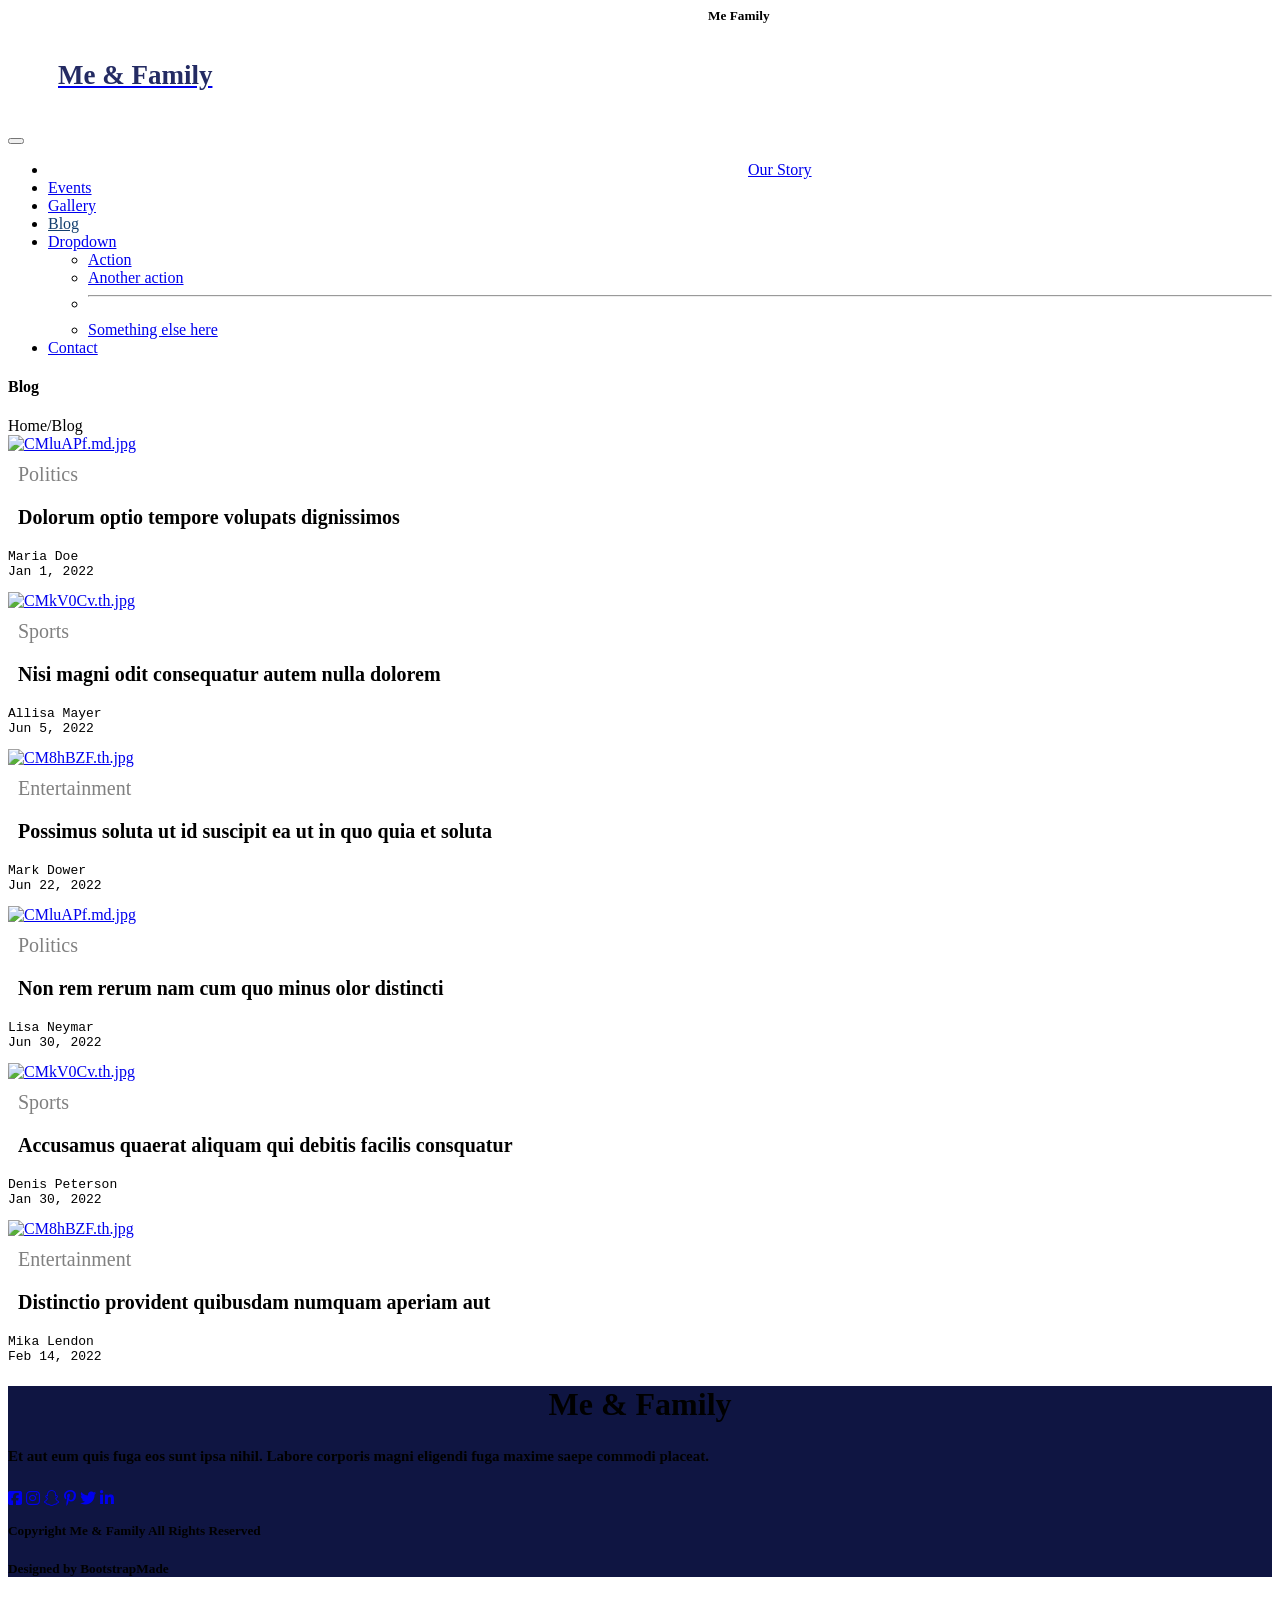
==== blog.html @ a45b49cd "Add files via upload" ====
<!DOCTYPE html>
<html lang="en">

<head>
  <link rel="stylesheet" href="boot starp/bootstrap.css">
  <meta charset="UTF-8">
  <link rel="stylesheet" href="https://cdnjs.cloudflare.com/ajax/libs/font-awesome/6.7.2/css/all.min.css">
  <meta name="viewport" content="width=device-width, initial-scale=1.0">
  <title>Me Family</title>
  <link rel="stylesheet" href="blog.css">
</head>

<body>
  <div class="header">
    <div>
      <h5 class="me" style="margin-left: 700px; margin-top: 7px;">Me Family</h5>
    </div>
  </div>
  <div class="nav-bar">
    <nav class="navbar navbar-expand-lg bg-body-tertiary">
      <div class="container-fluid">
        <a class="navbar-brand" href="#">
          <h4 style="color: rgb(36, 43, 99); font-size: 27px; margin-left: 50px;"><b>Me & Family</b></h4>
        </a>
        <button class="navbar-toggler" type="button" data-bs-toggle="collapse" data-bs-target="#navbarSupportedContent"
          aria-controls="navbarSupportedContent" aria-expanded="false" aria-label="Toggle navigation">
          <span class="navbar-toggler-icon"></span>
        </button>
        <div class="collapse navbar-collapse" id="navbarSupportedContent">
          <ul class="navbar-nav me-auto mb-2 mb-lg-0">
            <li class="nav-item">
              <a class="nav-link" href="#" style="margin-left: 700px;">Our Story</a>
            </li>
            <li class="nav-item">
              <a class="nav-link" href="#">Events</a>
            </li>
            <li class="nav-item3">
              <a class="nav-link" href="#">Gallery</a>
            </li>
            <li class="nav-item4">
              <a class="nav-link" href="#" style="color: rgb(20, 63, 111);">Blog</a>
            </li>
            <li class="nav-item dropdown5">
              <a class="nav-link dropdown-toggle" href="#" role="button" data-bs-toggle="dropdown"
                aria-expanded="false">
                Dropdown
              </a>
              <ul class="dropdown-menu">
                <li><a class="dropdown-item" href="#">Action</a></li>
                <li><a class="dropdown-item" href="#">Another action</a></li>
                <li>
                  <hr class="dropdown-divider">
                </li>
                <li><a class="dropdown-item" href="#">Something else here</a></li>
              </ul>
            </li>
            <li class="nav-item">
              <a class="nav-link" href="#">Contact</a>
            </li>
        </div>
      </div>
    </nav>
  </div>
  <div class="nav-blog">
    <h4 class="bl1">Blog</h4>
    <div class="bl2">Home/Blog</div>
  </div>
  <div class="cards1">
    <div class="card1">
      <div class="card" style="border-radius: 20px;">
        <a href="https://freeimage.host/i/CMluAPf"><img src="https://iili.io/CMluAPf.md.jpg" alt="CMluAPf.md.jpg"
            border="0"></a>
        <p class="card-title" style="margin-top: 10px; margin-left: 10px;color: gray; font-size: 20px;">Politics</p>
        <h3 class="card-text" style="font-size: 20px; margin-left: 10px;"> Dolorum optio tempore volupats dignissimos
        </h3>
        <div class="author">
          <div class="ph1">
          </div>
          <div class="te-ph">
            <pre>Maria Doe
Jan 1, 2022</pre>
          </div>
        </div>
      </div>
    </div>
    <div class="card1">
      <div class="card" style="border-radius: 20px;">
        <a href="https://freeimage.host/i/CMkV0Cv"><img src="https://iili.io/CMkV0Cv.th.jpg" alt="CMkV0Cv.th.jpg"
            border="0"></a>
        <p class="card-title" style="margin-top: 10px; margin-left: 10px;color: gray; font-size: 20px;">Sports</p>
        <h3 class="card-text" style="font-size: 20px; margin-left: 10px;"> Nisi magni odit consequatur autem nulla
          dolorem</h3>
        <div class="author">
          <div class="ph2">
          </div>
          <div class="te-ph">
            <pre>Allisa Mayer
Jun 5, 2022</pre>
          </div>
        </div>
      </div>
    </div>
    <div class="card1">
      <div class="card" style="border-radius: 20px;">
        <a href="https://freeimage.host/i/CM8hBZF"><img src="https://iili.io/CM8hBZF.th.jpg" alt="CM8hBZF.th.jpg"
            border="0"></a>
        <p class="card-title" style="margin-top: 10px; margin-left: 10px;color: gray; font-size: 20px;">Entertainment
        </p>
        <h3 class="card-text" style="font-size: 20px; margin-left: 10px;">Possimus soluta ut id suscipit ea ut in quo
          quia et soluta </h3>
        <div class="author">
          <div class="ph3">
          </div>
          <div class="te-ph">
            <pre>Mark Dower
Jun 22, 2022</pre>
          </div>
        </div>
      </div>
    </div>
  </div>
  <div class="cards2">
    <div class="card1">
      <div class="card" style="border-radius: 20px;">
        <a href="https://freeimage.host/i/CMluAPf"><img src="https://iili.io/CMluAPf.md.jpg" alt="CMluAPf.md.jpg"
            border="0"></a>
        <p class="card-title" style="margin-top: 10px; margin-left: 10px;color: gray; font-size: 20px;">Politics</p>
        <h3 class="card-text" style="font-size: 20px; margin-left: 10px;"> Non rem rerum nam cum quo minus olor
          distincti</h3>
        <div class="author">
          <div class="ph4">
          </div>
          <div class="te-ph">
            <pre>Lisa Neymar
Jun 30, 2022</pre>
          </div>
        </div>
      </div>
    </div>
    <div class="card1">
      <div class="card" style="border-radius: 20px;">
        <a href="https://freeimage.host/i/CMkV0Cv"><img src="https://iili.io/CMkV0Cv.th.jpg" alt="CMkV0Cv.th.jpg"
            border="0"></a>
        <p class="card-title" style="margin-top: 10px; margin-left: 10px;color: gray; font-size: 20px;">Sports</p>
        <h3 class="card-text" style="font-size: 20px; margin-left: 10px;"> Accusamus quaerat aliquam qui debitis facilis
          consquatur</h3>
         <div class="author">
          <div class="ph5">
          </div>
          <div class="te-ph">
            <pre>Denis Peterson 
Jan 30, 2022</pre>
          </div>
        </div>
      </div>
    </div>
    <div class="card1">
      <div class="card" style="border-radius: 20px;">
        <a href="https://freeimage.host/i/CM8hBZF"><img src="https://iili.io/CM8hBZF.th.jpg" alt="CM8hBZF.th.jpg"
            border="0"></a>
        <p class="card-title" style="margin-top: 10px; margin-left: 10px;color: gray; font-size: 20px;">Entertainment
        </p>
        <h3 class="card-text" style="font-size: 20px; margin-left: 10px;">Distinctio provident quibusdam numquam aperiam
          aut</h3>
         <div class="author">
          <div class="ph6">
          </div>
          <div class="te-ph">
            <pre>Mika Lendon
Feb 14, 2022</pre>
          </div>
        </div>
      </div>
    </div>
  </div>
  <div class="footer">
    <footer class=" text-white text-center py-1" style="margin-top: 10px; background-color: rgb(15, 21, 66); ">
      <div class="container">
        <div>
          <h1 style="text-align: center;">Me & Family</h1>
          <h5 style="margin-bottom: 25px; font-size: 15px;">Et aut eum quis fuga eos sunt ipsa nihil. Labore corporis
            magni eligendi fuga
            maxime saepe commodi placeat.</h5>
          <a href="#" class="text-white mx-1"><i class="fab fa-facebook-square"></i></a>
          <a href="#" class="text-white mx-1"><i class="fab fa-instagram"></i></a>
          <a href="#" class="text-white mx-1"><i class="fab fa-snapchat"></i></a>
          <a href="#" class="text-white mx-1"><i class="fab fa-pinterest-p"></i></a>
          <a href="#" class="text-white mx-1"><i class="fab fa-twitter"></i></a>
          <a href="#" class="text-white mx-1"><i class="fab fa-linkedin-in"></i></a>
          <h5 style="margin-top: 15px; ">Copyright Me & Family All Rights Reserved</h5>
          <h5 style="margin-top: 15px; ">Designed by BootstrapMade</h5>
        </div>
      </div>
    </footer>
  </div>
</body>

</html>
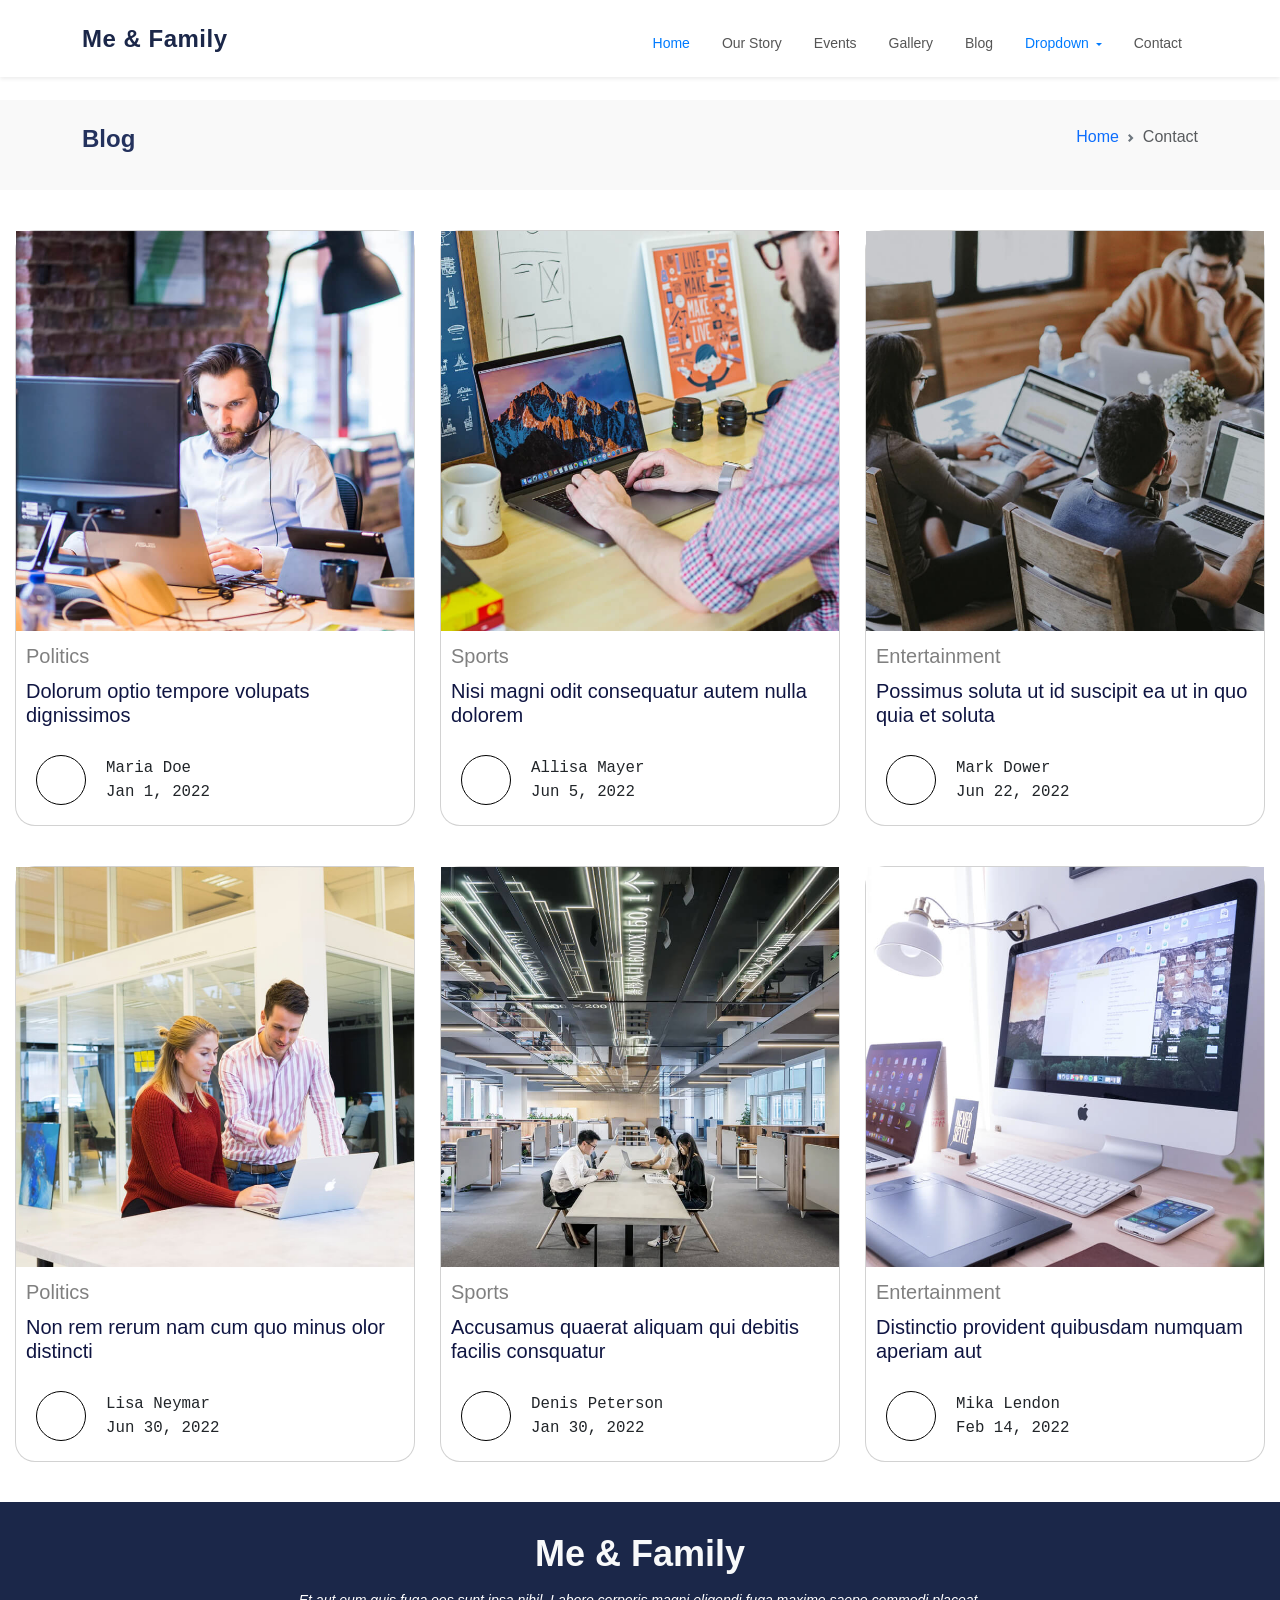
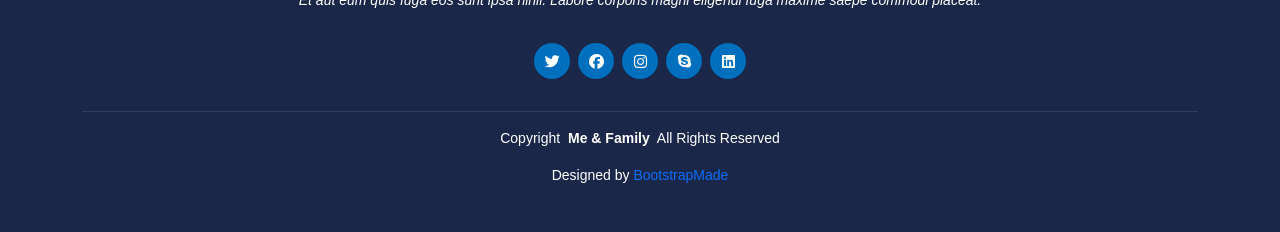
==== commit 20407088: "Abdullah Second Commit" ====
--- a/blog.html
+++ b/blog.html
@@ -2,73 +2,93 @@
 <html lang="en">
 
 <head>
-  <link rel="stylesheet" href="boot starp/bootstrap.css">
+  <link rel="stylesheet" href="assets/bootStrap/bootstrap.min.css">
   <meta charset="UTF-8">
   <link rel="stylesheet" href="https://cdnjs.cloudflare.com/ajax/libs/font-awesome/6.7.2/css/all.min.css">
   <meta name="viewport" content="width=device-width, initial-scale=1.0">
   <title>Me Family</title>
-  <link rel="stylesheet" href="blog.css">
+   <link rel="stylesheet" href="assets/css/contact.css">
+    <link rel="stylesheet" href="assets/css/style.css">
+  <link rel="stylesheet" href="assets/css/blog.css">
 </head>
 
 <body>
-  <div class="header">
-    <div>
-      <h5 class="me" style="margin-left: 700px; margin-top: 7px;">Me Family</h5>
-    </div>
-  </div>
-  <div class="nav-bar">
-    <nav class="navbar navbar-expand-lg bg-body-tertiary">
-      <div class="container-fluid">
-        <a class="navbar-brand" href="#">
-          <h4 style="color: rgb(36, 43, 99); font-size: 27px; margin-left: 50px;"><b>Me & Family</b></h4>
-        </a>
-        <button class="navbar-toggler" type="button" data-bs-toggle="collapse" data-bs-target="#navbarSupportedContent"
-          aria-controls="navbarSupportedContent" aria-expanded="false" aria-label="Toggle navigation">
-          <span class="navbar-toggler-icon"></span>
-        </button>
-        <div class="collapse navbar-collapse" id="navbarSupportedContent">
-          <ul class="navbar-nav me-auto mb-2 mb-lg-0">
-            <li class="nav-item">
-              <a class="nav-link" href="#" style="margin-left: 700px;">Our Story</a>
-            </li>
-            <li class="nav-item">
-              <a class="nav-link" href="#">Events</a>
-            </li>
-            <li class="nav-item3">
-              <a class="nav-link" href="#">Gallery</a>
-            </li>
-            <li class="nav-item4">
-              <a class="nav-link" href="#" style="color: rgb(20, 63, 111);">Blog</a>
-            </li>
-            <li class="nav-item dropdown5">
-              <a class="nav-link dropdown-toggle" href="#" role="button" data-bs-toggle="dropdown"
-                aria-expanded="false">
-                Dropdown
-              </a>
-              <ul class="dropdown-menu">
-                <li><a class="dropdown-item" href="#">Action</a></li>
-                <li><a class="dropdown-item" href="#">Another action</a></li>
-                <li>
-                  <hr class="dropdown-divider">
-                </li>
-                <li><a class="dropdown-item" href="#">Something else here</a></li>
-              </ul>
-            </li>
-            <li class="nav-item">
-              <a class="nav-link" href="#">Contact</a>
-            </li>
-        </div>
-      </div>
-    </nav>
-  </div>
-  <div class="nav-blog">
-    <h4 class="bl1">Blog</h4>
-    <div class="bl2">Home/Blog</div>
+ <!-- start section navBar -->
+   <nav class="navbar navbar-expand-lg bg-white custom-navbar shadow-sm fixed-top">
+        <div class="container">
+    
+            <a class="navbar-brand fw-bold brand-text" href="#">Me & Family</a>
+            
+           
+            <button class="navbar-toggler" type="button" data-bs-toggle="collapse" data-bs-target="#mainNav" aria-controls="mainNav" aria-expanded="false" aria-label="Toggle navigation">
+                <span class="navbar-toggler-icon"></span>
+            </button>
+
+            
+            <div class="collapse navbar-collapse" id="mainNav">
+                <ul class="navbar-nav ms-auto align-items-lg-center">
+                    <li class="nav-item"><a class="nav-link active" href="index.html">Home</a></li>
+                    <li class="nav-item"><a class="nav-link" href="Our Story.html">Our Story</a></li>
+                    <li class="nav-item"><a class="nav-link" href="Event.html">Events</a></li>
+                    <li class="nav-item"><a class="nav-link" href="Gallery.html">Gallery</a></li>
+                    <li class="nav-item"><a class="nav-link" href="blog.html">Blog</a></li>
+                    
+                    
+                    <li class="nav-item dropdown custom-dropdown active-dropdown">
+                        <a class="nav-link dropdown-toggle" href="#" id="navbarDropdown" role="button" data-bs-toggle="dropdown" aria-expanded="false">
+                            Dropdown
+                        </a>
+                        <ul class="dropdown-menu border-0 shadow" aria-labelledby="navbarDropdown">
+                            <li><a class="dropdown-item" href="#">Dropdown 1</a></li>
+                            
+                           
+                            <li class="nav-item dropdown deep-dropdown">
+                                <a class="dropdown-item dropdown-toggle d-flex justify-content-between align-items-center text-primary" href="#" id="deepDropdown" role="button" data-bs-toggle="dropdown" aria-expanded="false">
+                                    Deep Dropdown
+                                </a>
+                                <ul class="dropdown-menu border-0 shadow deep-menu" aria-labelledby="deepDropdown">
+                                    <li><a class="dropdown-item" href="#">Deep Dropdown 1</a></li>
+                                    <li><a class="dropdown-item" href="#">Deep Dropdown 2</a></li>
+                                    <li><a class="dropdown-item" href="#">Deep Dropdown 3</a></li>
+                                    <li><a class="dropdown-item" href="#">Deep Dropdown 4</a></li>
+                                    <li><a class="dropdown-item" href="#">Deep Dropdown 5</a></li>
+                                </ul>
+                            </li>
+                            
+                            <li><a class="dropdown-item" href="#">Dropdown 2</a></li>
+                            <li><a class="dropdown-item" href="#">Dropdown 3</a></li>
+                            <li><a class="dropdown-item" href="#">Dropdown 4</a></li>
+                        </ul>
+                    </li>
+                    
+                    <li class="nav-item"><a class="nav-link" href="contact.html">Contact</a></li>
+                </ul>
+            </div>
+        </div>
+   </nav>
+   <!-- End section navBar -->
+
+   <!-- Breadcrumbs -->
+<div class="breadcrum">
+    <div class="container">
+      <div class="d-lg-flex justify-content-between">
+          <h1 class="text-capitalize">Blog</h1>
+    <nav style="--bs-breadcrumb-divider: url(&#34;data:image/svg+xml,%3Csvg xmlns='http://www.w3.org/2000/svg' width='8' height='8'%3E%3Cpath d='M2.5 0L1 1.5 3.5 4 1 6.5 2.5 8l4-4-4-4z' fill='%236c757d'/%3E%3C/svg%3E&#34;);" aria-label="breadcrumb">
+  <ol class="breadcrumb">
+    <li class="breadcrumb-item"><a href="index.html">Home</a></li>
+    <li class="breadcrumb-item active" aria-current="page">Contact</li>
+  </ol>
+</nav>
+      </div>
+    </div>
+     <!-- end Breadcrumbs -->
+
+
   </div>
   <div class="cards1">
     <div class="card1">
       <div class="card" style="border-radius: 20px;">
-        <a href="https://freeimage.host/i/CMluAPf"><img src="https://iili.io/CMluAPf.md.jpg" alt="CMluAPf.md.jpg"
+        <a href="https://freeimage.host/i/CMluAPf"><img src="assets/imgs/blog-1.jpg" alt="CMluAPf.md.jpg"
             border="0"></a>
         <p class="card-title" style="margin-top: 10px; margin-left: 10px;color: gray; font-size: 20px;">Politics</p>
         <h3 class="card-text" style="font-size: 20px; margin-left: 10px;"> Dolorum optio tempore volupats dignissimos
@@ -85,7 +105,7 @@
     </div>
     <div class="card1">
       <div class="card" style="border-radius: 20px;">
-        <a href="https://freeimage.host/i/CMkV0Cv"><img src="https://iili.io/CMkV0Cv.th.jpg" alt="CMkV0Cv.th.jpg"
+        <a href="https://freeimage.host/i/CMkV0Cv"><img src="assets/imgs/blog-2.jpg" alt="CMkV0Cv.th.jpg"
             border="0"></a>
         <p class="card-title" style="margin-top: 10px; margin-left: 10px;color: gray; font-size: 20px;">Sports</p>
         <h3 class="card-text" style="font-size: 20px; margin-left: 10px;"> Nisi magni odit consequatur autem nulla
@@ -102,7 +122,7 @@
     </div>
     <div class="card1">
       <div class="card" style="border-radius: 20px;">
-        <a href="https://freeimage.host/i/CM8hBZF"><img src="https://iili.io/CM8hBZF.th.jpg" alt="CM8hBZF.th.jpg"
+        <a href="https://freeimage.host/i/CM8hBZF"><img src="assets/imgs/blog-3.jpg" alt="CM8hBZF.th.jpg"
             border="0"></a>
         <p class="card-title" style="margin-top: 10px; margin-left: 10px;color: gray; font-size: 20px;">Entertainment
         </p>
@@ -122,7 +142,7 @@
   <div class="cards2">
     <div class="card1">
       <div class="card" style="border-radius: 20px;">
-        <a href="https://freeimage.host/i/CMluAPf"><img src="https://iili.io/CMluAPf.md.jpg" alt="CMluAPf.md.jpg"
+        <a href="https://freeimage.host/i/CMluAPf"><img src="assets/imgs/blog-4.jpg" alt="CMluAPf.md.jpg"
             border="0"></a>
         <p class="card-title" style="margin-top: 10px; margin-left: 10px;color: gray; font-size: 20px;">Politics</p>
         <h3 class="card-text" style="font-size: 20px; margin-left: 10px;"> Non rem rerum nam cum quo minus olor
@@ -139,7 +159,7 @@
     </div>
     <div class="card1">
       <div class="card" style="border-radius: 20px;">
-        <a href="https://freeimage.host/i/CMkV0Cv"><img src="https://iili.io/CMkV0Cv.th.jpg" alt="CMkV0Cv.th.jpg"
+        <a href="https://freeimage.host/i/CMkV0Cv"><img src="assets/imgs/blog-5.jpg" alt="CMkV0Cv.th.jpg"
             border="0"></a>
         <p class="card-title" style="margin-top: 10px; margin-left: 10px;color: gray; font-size: 20px;">Sports</p>
         <h3 class="card-text" style="font-size: 20px; margin-left: 10px;"> Accusamus quaerat aliquam qui debitis facilis
@@ -156,7 +176,7 @@
     </div>
     <div class="card1">
       <div class="card" style="border-radius: 20px;">
-        <a href="https://freeimage.host/i/CM8hBZF"><img src="https://iili.io/CM8hBZF.th.jpg" alt="CM8hBZF.th.jpg"
+        <a href="https://freeimage.host/i/CM8hBZF"><img src="assets/imgs/blog-6.jpg" alt="CM8hBZF.th.jpg"
             border="0"></a>
         <p class="card-title" style="margin-top: 10px; margin-left: 10px;color: gray; font-size: 20px;">Entertainment
         </p>
@@ -173,26 +193,39 @@
       </div>
     </div>
   </div>
-  <div class="footer">
-    <footer class=" text-white text-center py-1" style="margin-top: 10px; background-color: rgb(15, 21, 66); ">
-      <div class="container">
-        <div>
-          <h1 style="text-align: center;">Me & Family</h1>
-          <h5 style="margin-bottom: 25px; font-size: 15px;">Et aut eum quis fuga eos sunt ipsa nihil. Labore corporis
-            magni eligendi fuga
-            maxime saepe commodi placeat.</h5>
-          <a href="#" class="text-white mx-1"><i class="fab fa-facebook-square"></i></a>
-          <a href="#" class="text-white mx-1"><i class="fab fa-instagram"></i></a>
-          <a href="#" class="text-white mx-1"><i class="fab fa-snapchat"></i></a>
-          <a href="#" class="text-white mx-1"><i class="fab fa-pinterest-p"></i></a>
-          <a href="#" class="text-white mx-1"><i class="fab fa-twitter"></i></a>
-          <a href="#" class="text-white mx-1"><i class="fab fa-linkedin-in"></i></a>
-          <h5 style="margin-top: 15px; ">Copyright Me & Family All Rights Reserved</h5>
-          <h5 style="margin-top: 15px; ">Designed by BootstrapMade</h5>
-        </div>
-      </div>
-    </footer>
-  </div>
+ <!-- start section footer  -->
+              <footer>
+                <div class="container-lg">
+                    <div class="footer text-center">
+                        <h3>Me & Family</h3>
+                        <p class="mb-3 fst-italic">Et aut eum quis fuga eos sunt ipsa nihil. Labore corporis magni eligendi fuga maxime saepe commodi placeat.</p>
+                         <div class="icon-footer d-flex p-3 justify-content-center align-items-center">
+                        <a href="#"">
+                            <i class="fa-brands fa-twitter"></i>
+                        </a>
+                         <a href="#">
+                            <i class="fa-brands fa-facebook"></i>
+                        </a>
+                         <a href="#">
+                            <i class="fa-brands fa-instagram"></i>
+                        </a>
+                         <a href="#">
+                            <i class="fa-brands fa-skype"></i>
+                        </a>
+                         <a href="#">
+                            <i class="fa-brands fa-linkedin"></i>
+                        </a>
+                    </div>
+                    <hr>
+                    <p>Copyright <span class="txt-1">Me & Family</span> All Rights Reserved</p>
+                    <p>Designed by <span class="txt-2"><a href="#">BootstrapMade</a></span></p>
+                    </div>
+                   
+                </div>
+              </footer>
+            <!-- End section footer  -->
+  <script src="assets/js/bootstrap.bundle.min.js"></script>
+<script src="assets/js/main.js"></script>
 </body>
 
 </html>
--- a/assets/css/contact.css
+++ b/assets/css/contact.css
@@ -0,0 +1,55 @@
+.breadcrum{
+    margin-top: 100px;
+    position: relative;
+    padding: 25px 0;
+    background-color:#F9F9F9;
+}
+h1
+{
+    font-size: 24px;
+    font-weight: 700;
+    color: #24325d;
+}
+button
+{
+    border: 0;
+    padding: 10px 30px;
+    background-color: #006FBE;
+    color: #ffffff;
+    transition: 0.3s;
+}
+button:hover
+{
+    background-color: #0384e0;
+}
+
+.contact .detalis .detalis-icon i
+{
+    background-color: #006FBE;
+    width: 44px;
+    height: 44px;
+    border-radius: 4px;
+    color: white;
+    display: flex;
+    justify-content: center;
+    align-items: center;
+    margin-right: 15px;
+}
+.contact .detalis .detalis-icon .detalis-caption h3
+{
+padding: 0;
+font-size: 18px;
+font-weight: 700;
+margin-bottom: 5px;
+}
+.contact .detalis .detalis-icon .detalis-caption p
+{
+    font-size: 14px;
+    margin-bottom: 0;
+    padding: 0;
+}
+
+.detalis-caption-margin
+{
+    margin-top: 40px;
+}
--- a/assets/css/style.css
+++ b/assets/css/style.css
@@ -0,0 +1,369 @@
+
+body {
+    font-family: 'Poppins', sans-serif;
+    background-color: #ffffff;
+}
+
+*{
+    box-sizing: border-box;
+    margin: 0;
+    padding: 0;
+}
+
+h2
+{
+font-size: 2rem;
+font-weight: 700; 
+margin-bottom: 1.25rem;
+padding-bottom: 1.25rem;
+position: relative;
+color: #24325D;
+}
+a
+{
+    text-decoration: none;
+}
+ul
+{
+    list-style: none;
+    padding: 0;
+}
+ul li
+{
+    display: flex;
+    padding: .625rem 0 0 0;
+}
+ul li i
+{
+    color: #006FBE;
+        margin-right: 0.5rem;
+    line-height: 1.2;
+    font-size: 1.25rem;
+}
+h2::after
+{
+    content: "";
+    position: absolute;
+    display: block;
+    width: 3.125rem;
+    height: .1875rem;
+    left: 0;
+    right: 0;
+    bottom: 0;
+    margin: auto;
+    background-color: #007bff;
+}
+h3
+{
+    color: #24325D;
+}
+section,.section
+{
+    padding: 3.75rem 0;
+    scroll-margin-top: 90px;
+    overflow: clip;
+}
+
+
+.custom-navbar {
+    padding-top: 15px;
+    padding-bottom: 15px;
+}
+
+
+.brand-text {
+    color: #1b2749 !important; 
+    font-size: 24px;
+    letter-spacing: 0.5px;
+}
+
+
+.navbar-nav .nav-link {
+    color: #555555;
+    font-size: 14px;
+    font-weight: 400;
+    margin: 0 8px;
+    transition: color 0.3s ease;
+}
+
+.navbar-nav .nav-link:hover, 
+.navbar-nav .nav-link.active,
+.active-dropdown .nav-link {
+    color: #007bff !important; 
+}
+
+
+.dropdown-menu {
+    border-radius: 4px;
+    padding: 10px 0;
+    margin-top: 0;
+}
+
+.dropdown-item {
+    padding: 10px 20px;
+    font-size: 14px;
+    color: #444;
+    transition: all 0.3s ease;
+}
+
+.dropdown-item:hover {
+    background-color: transparent;
+    color: #007bff;
+}
+/* section hero  */
+.hero
+{
+    padding: 0;
+}
+
+
+/* end section hero  */
+
+/* // */
+/* // */
+
+/* section about  */
+
+
+.about .caption-about h3
+{
+font-size: 1.75rem;
+font-weight: 700;
+
+}
+
+/* end section about  */
+/* // */
+/* // */
+/* section feature  */
+.features-col
+{
+    padding: 20px;
+}
+.features  h3
+{
+    position: relative;
+    font-size: 1.375rem;
+    font-weight: 700;
+    margin-bottom: 15px;
+    padding-bottom: 15px;
+    transition: 0.3s ease-in;
+}
+.features .features-col:hover  h3
+{
+    color: #006FBE;
+}
+.features  h3::after
+{
+    content: "";
+    position: absolute;
+    display: block;
+    width: 3.125rem;
+    height: .1875rem;
+    left: 0;
+    right: 0;
+    bottom: 0;
+    margin: auto;
+    background-color: #006FBE;
+}
+.features .icon-features
+{
+    width: 80px;
+    height: 80px;
+    border-radius: 50px;
+    background-color: #fff;
+    display: flex;
+    justify-content: center;
+    align-items: center;
+    font-size: 2rem;
+    color: #006FBE;
+    margin: 0 auto;
+    margin-bottom: 20px;
+    box-shadow: 0 0px 25px rgb(0, 0, 0 ,0.1);
+}
+
+/* end section features  */
+
+/* section recent  */
+
+.recent-photos-section {
+    overflow: hidden; 
+}
+
+.section-title {
+    color: #1b2749; 
+    font-weight: 700;
+    font-size: 32px;
+}
+
+.title-underline {
+    width: 60px;
+    height: 3px;
+   
+    margin: 10px auto 0;
+}
+
+
+.swiper {
+    width: 100%;
+    padding: 40px 0 60px 0;
+}
+
+.swiper-slide {
+    display: flex;
+    justify-content: center;
+    align-items: center;
+    transition: all 0.4s ease; 
+    transform: scale(0.85); 
+    opacity: 0.7; 
+}
+
+
+.swiper-slide img {
+    width: 100%;
+    height: 250px;
+    object-fit: cover;
+    box-shadow: 0 4px 10px rgba(0,0,0,0.1);
+}
+
+.swiper-slide-active {
+    transform: scale(1.1); 
+    opacity: 1; 
+    z-index: 10;
+    
+   
+    border: 4px solid #007bff;
+    padding: 6px;
+    background-color: #ffffff; 
+}
+
+
+.swiper-pagination-bullet {
+    width: 12px;
+    height: 12px;
+    background-color: transparent;
+    border: 1px solid #007bff; 
+    opacity: 1;
+    margin: 0 5px !important;
+}
+
+.swiper-pagination-bullet-active {
+    background-color: #007bff; 
+}
+
+/* end section recently  */
+
+/* footer  */
+footer 
+{
+    background-color: #1b2749;
+    padding: 30px 0;
+    
+}
+footer .footer h3
+{
+    color: #f8f9fa;
+    font-size: 2.25rem;
+    font-weight: 700;
+    padding: 0;
+    margin: 0 0 15px 0;
+}
+footer .footer
+{
+    color: white;
+}
+footer .footer .icon-footer a
+{
+width: 36px;
+height: 36px;
+background-color:#006fbe;
+border-radius: 50%;
+font-size: 15px;
+display: flex;
+justify-content: center;
+align-items: center;
+margin: 0 4px;
+text-align: center;
+}
+footer .footer .icon-footer a i
+{
+    color: white;
+}
+
+footer .footer p{
+    font-size: .875rem;
+}
+footer .footer p span.txt-1
+{
+    font-weight: bold;
+   padding-right: 0.25rem !important;
+   padding-left: .25rem !important;
+}
+
+footer .footer p span.txt-2{
+
+}
+
+hr{
+    opacity: 0.1;
+}
+
+
+
+
+/* End footer  */
+
+/* // */
+/* // */
+/* // */
+
+
+
+
+
+
+
+
+/* media Query  */
+
+
+
+@media (min-width: 992px) {
+    
+    .custom-dropdown:hover > .dropdown-menu {
+        display: block;
+        animation: fadeIn 0.3s ease;
+    }
+    
+    
+    .deep-dropdown:hover > .dropdown-menu {
+        display: block;
+        animation: fadeIn 0.3s ease;
+    }
+
+    
+    .deep-dropdown .deep-menu {
+        top: 0;
+        right: 100%; 
+        left: auto;
+        margin-right: 2px;
+        margin-top: -10px;
+    }
+    .hero .carousel
+    {
+   min-height: 75vh;
+    
+    }
+}
+
+
+@keyframes fadeIn {
+    from { opacity: 0; transform: translateY(10px); }
+    to { opacity: 1; transform: translateY(0); }
+}
+
+
+.dropdown-toggle::after {
+    vertical-align: middle;
+    font-size: 12px;
+}
--- a/assets/css/blog.css
+++ b/assets/css/blog.css
@@ -0,0 +1,178 @@
+/* body {
+    padding-top: 70px; 
+}
+.navbar-brand {
+    color: #366385 !important; 
+}
+.navbar-nav .nav-link {
+    color: #366385 !important; 
+}
+.navbar-nav .nav-link:hover {
+    color: #000000 !important; 
+}
+.blog{
+    margin-top: 2000px;
+    display: flex;
+    width: 100%;
+    height: 50px;
+    background-color: rgb(252, 252, 252);
+}
+.blog{
+    display: flex;
+    width: 100%;
+    height: 50px;
+    background-color: rgb(252, 252, 252);
+}
+.blog2{
+       margin-left: 200px;
+       margin-top: 5px;
+}
+.home{
+    margin-left: 900px;
+       margin-top: 9px;
+    color: rgb(48, 104, 109);
+}
+.Blog3{
+    margin-left: 3px;
+       margin-top: 10px;
+    color: rgb(48, 104, 109);
+}
+.ph1,.card-body{
+    margin-top: 90px;
+    margin-left: 90px;
+    width: 300px;
+    height: 200px;
+} */
+*{
+    margin:0;
+    padding:0;
+    box-sizing:border-box;
+}
+
+.bl1,
+.bl2{
+    margin:0;
+}
+
+.cards1,
+.cards2{
+    display:flex;
+    flex-wrap:wrap;
+    justify-content:center;
+    gap:25px;
+    width:100%;
+    margin:40px auto;
+}
+
+.card1{
+    margin:0;
+}
+
+.card{
+    width:400px;
+    max-width:100%;
+}
+
+.card img{
+    width:100% !important;
+    height:400px;
+    object-fit:cover;
+}
+.card-text{
+    
+    color: rgb(15, 21, 66);
+}
+.card-text:hover{
+    color:red;
+        
+}
+.author{
+    display: flex;
+}
+.ph1{
+    width:50px;
+    height:50px;
+    border-radius:50%;
+    border:1px solid black;
+    margin:20px;
+   background-image: url("https://iili.io/Cjxf1mF.jpg");
+    background-size: 100%;
+    
+}
+.ph2{
+    width:50px;
+    height:50px;
+    border-radius:50%;
+    border:1px solid black;
+    margin:20px;
+   background-image: url("https://iili.io/Cjxx1mN.th.jpg");
+    background-size: 100%;
+    
+}
+.ph3{
+    width:50px;
+    height:50px;
+    border-radius:50%;
+    border:1px solid black;
+    margin:20px;
+   background-image: url("https://iili.io/CjxzpN2.th.jpg");
+    background-size: 100%;
+    
+}
+.ph4{
+    width:50px;
+    height:50px;
+    border-radius:50%;
+    border:1px solid black;
+    margin:20px;
+   background-image: url("https://iili.io/CjxIQWP.th.jpg");
+    background-size: 100%;
+    
+}
+.ph5{
+    width:50px;
+    height:50px;
+    border-radius:50%;
+    border:1px solid black;
+    margin:20px;
+   background-image: url("https://iili.io/CjxRfqP.md.jpg");
+    background-size: 100%;
+    
+}
+.ph6{
+    width:50px;
+    height:50px;
+    border-radius:50%;
+    border:1px solid black;
+    margin:20px;
+   background-image: url("https://iili.io/Cjx55wx.md.jpg");
+    background-size: 100%;
+    
+}
+.te-ph{
+    font-size:18px;
+    margin-top: 22px;}
+
+@media (max-width:768px){
+
+.header{
+    height:55px;
+}
+
+.nav-blog{
+    flex-direction:column;
+    justify-content:center;
+    gap:10px;
+    padding:15px;
+    text-align:center;
+}
+
+.card{
+    width:95%;
+}
+
+.card img{
+    height:260px;
+}
+
+}
